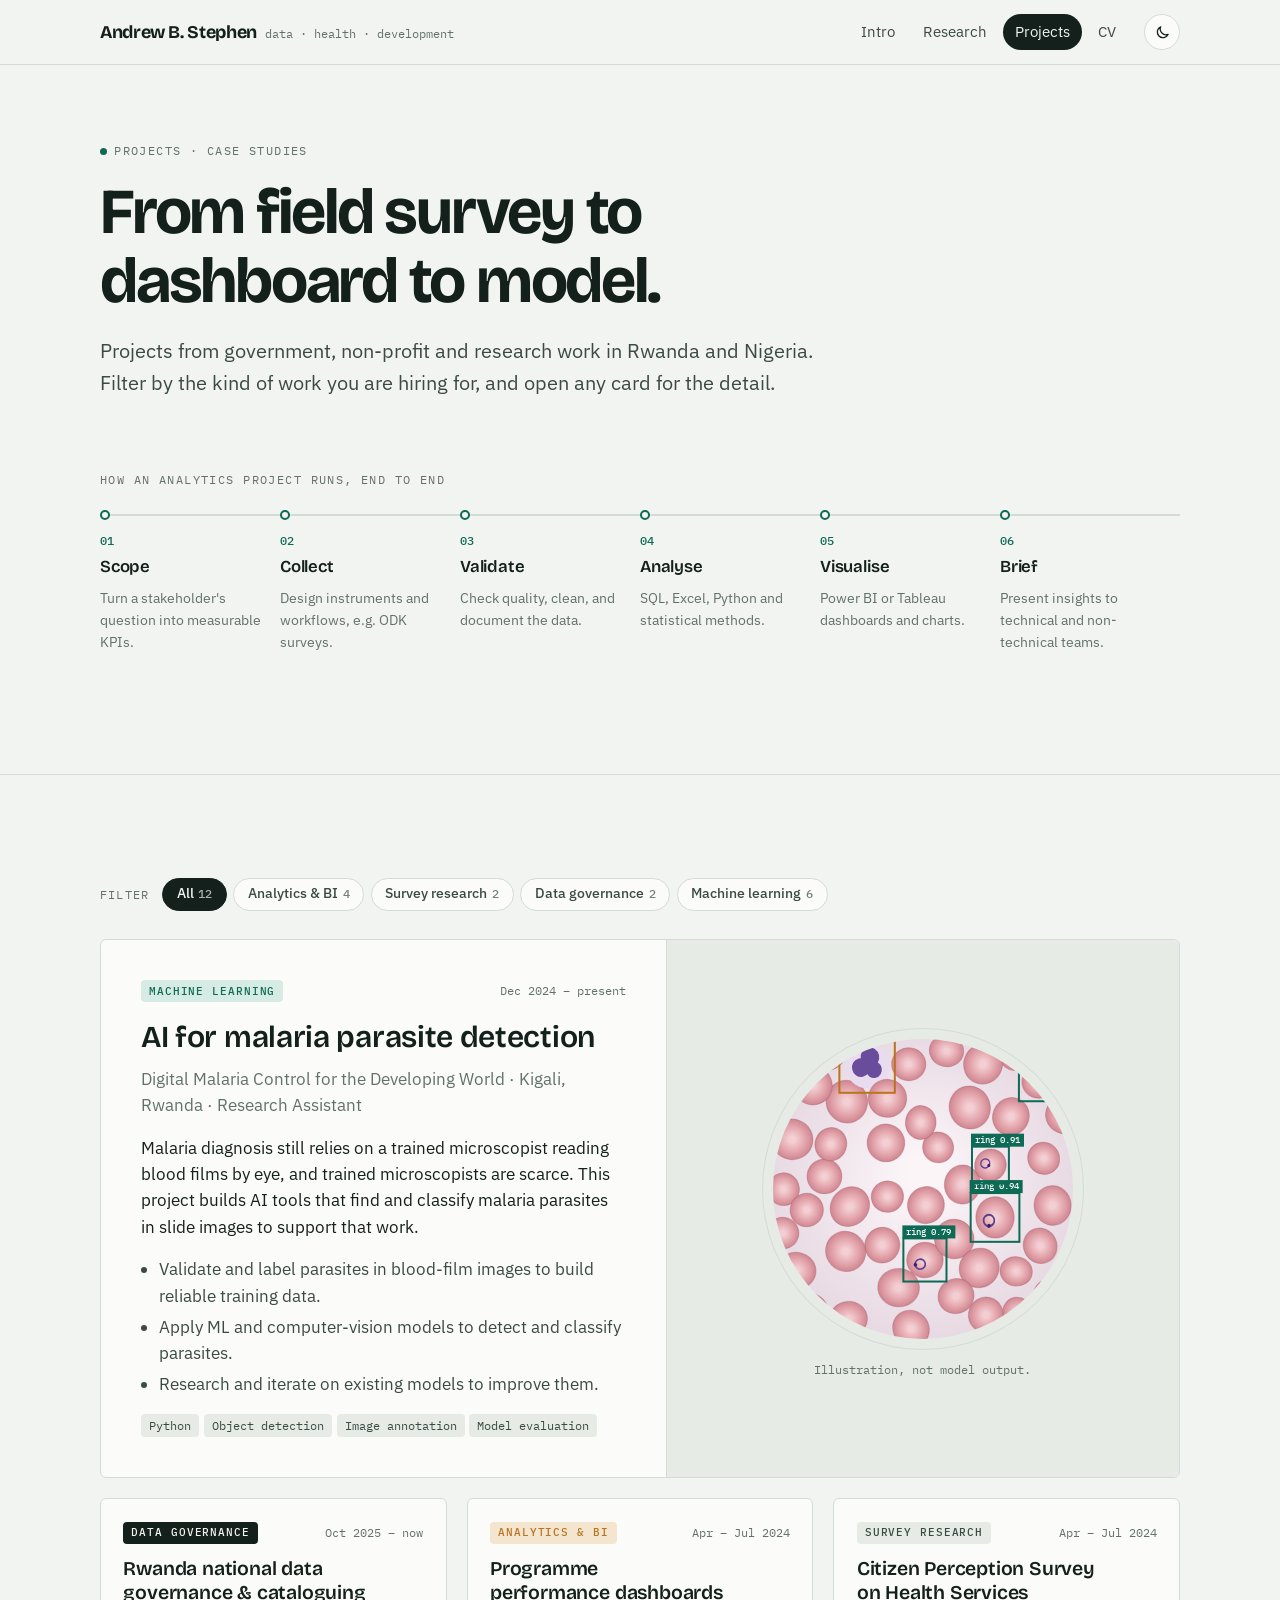
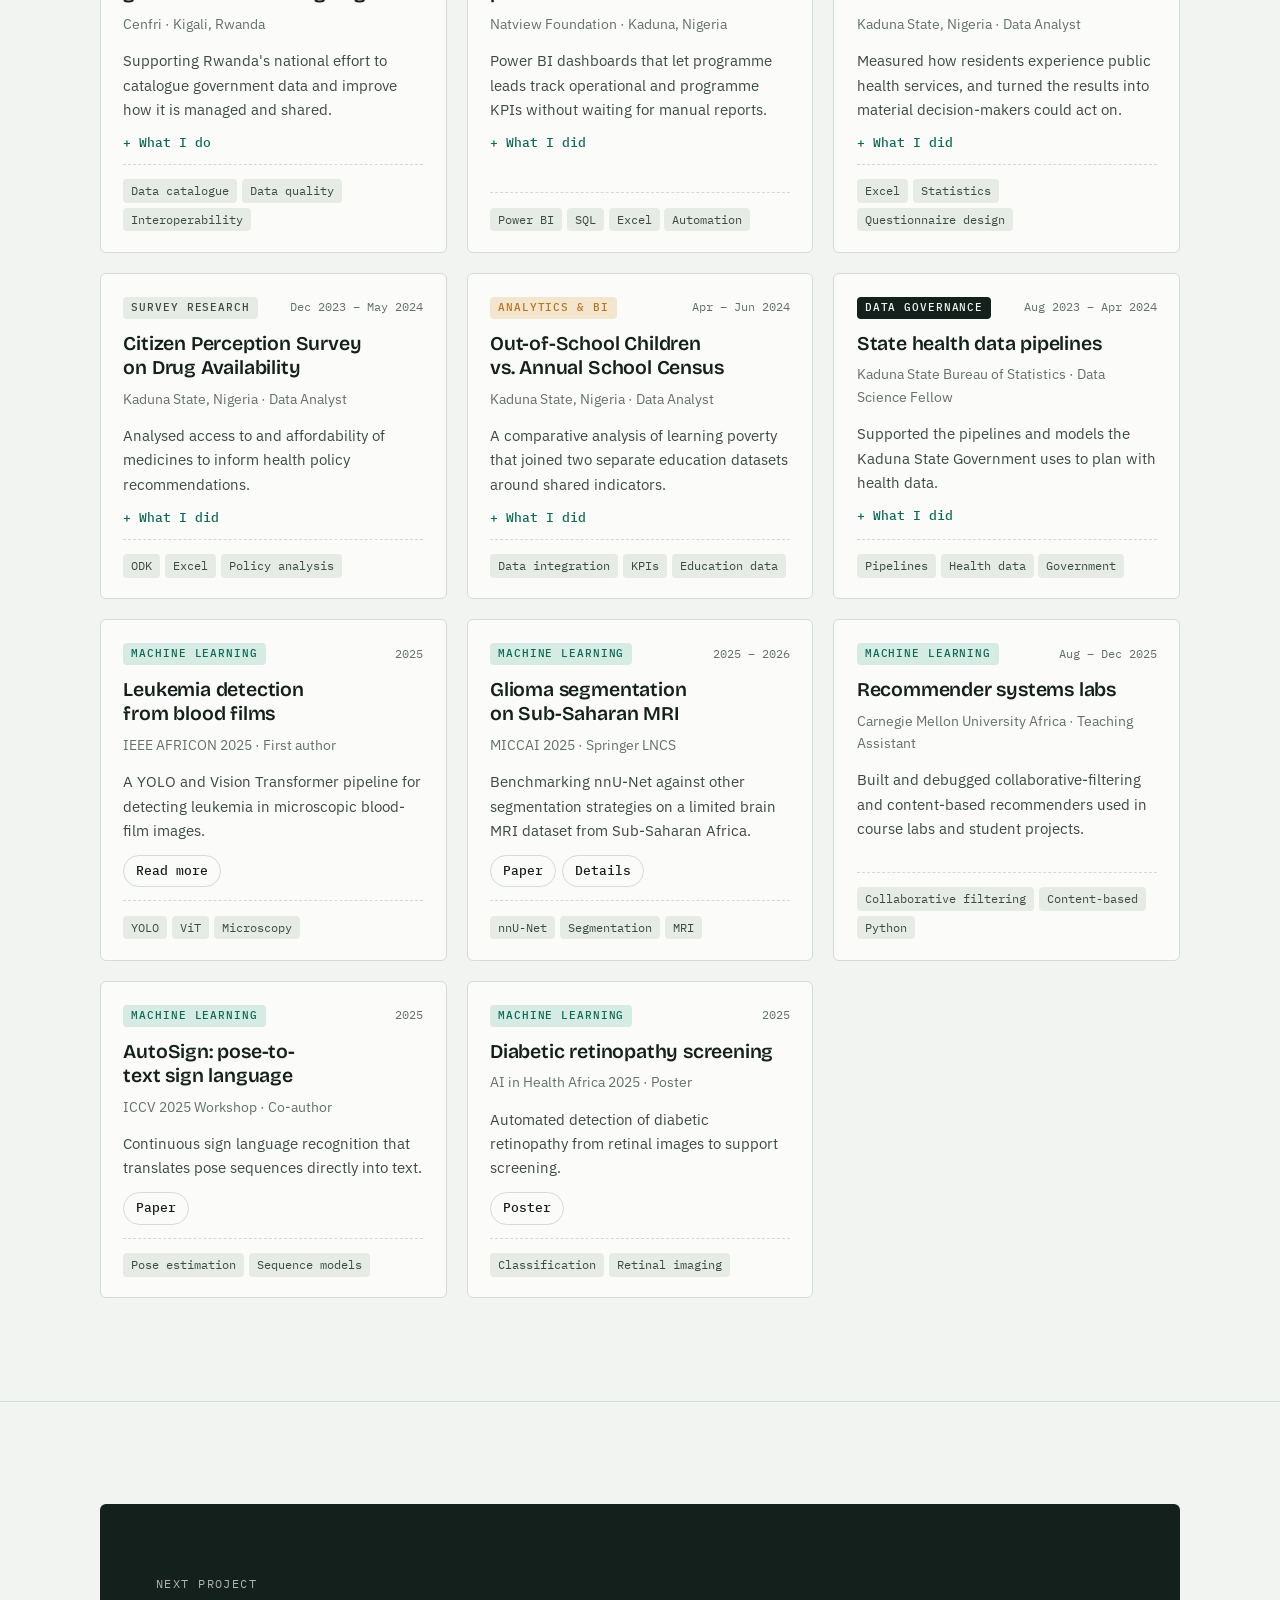
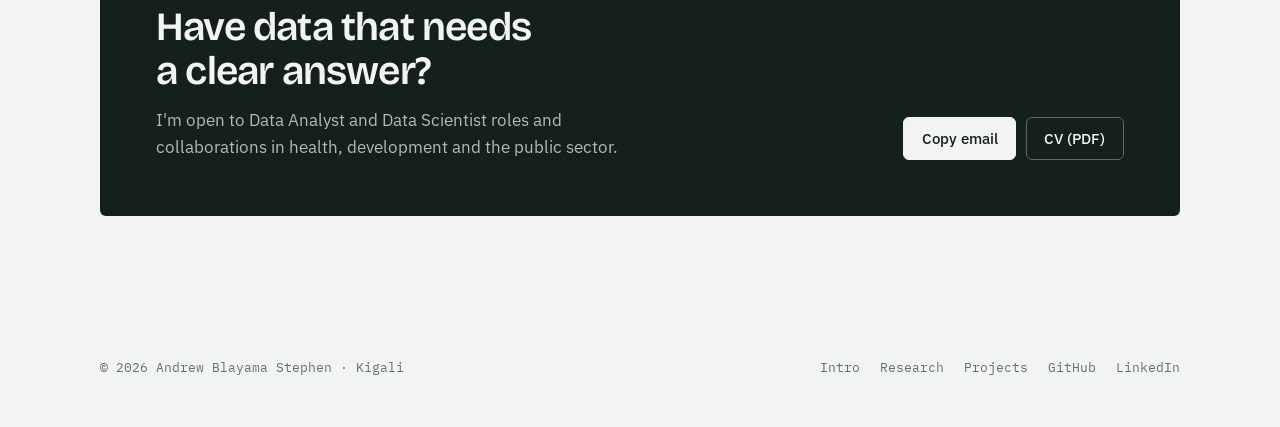
==== projects.html @ 3910a3de "Revamp portfolio: new intro, research and projects pages" ====
<!DOCTYPE html>
<html lang="en">
<head>
<meta charset="UTF-8">
<meta name="viewport" content="width=device-width, initial-scale=1.0, viewport-fit=cover">
<title>Projects · Andrew Blayama Stephen</title>
<meta name="description" content="Data analysis, BI dashboards, survey research, data governance and machine learning projects by Andrew Blayama Stephen.">
<script>try{var t=localStorage.getItem("abs-theme");if(t)document.documentElement.setAttribute("data-theme",t)}catch(e){}</script>
<link rel="icon" href="assets/favicon.svg" type="image/svg+xml">
<link rel="preconnect" href="https://fonts.googleapis.com">
<link rel="preconnect" href="https://fonts.gstatic.com" crossorigin>
<link rel="stylesheet" href="https://fonts.googleapis.com/css2?family=Bricolage+Grotesque:opsz,wght@12..96,500;12..96,600;12..96,700&family=IBM+Plex+Mono:wght@400;500&family=IBM+Plex+Sans:ital,wght@0,400;0,500;0,600;1,400&display=swap">
<link rel="stylesheet" href="assets/css/style.css">
</head>
<body>

<header class="site-header">
  <div class="wrap">
    <a class="brand" href="index.html"><b>Andrew B. Stephen</b><span>data · health · development</span></a>
    <nav class="nav" aria-label="Main">
      <a href="index.html">Intro</a>
      <a href="research.html">Research</a>
      <a href="projects.html" aria-current="page">Projects</a>
      <a href="assets/Andrew_Stephen_Resume.pdf" target="_blank" rel="noopener">CV</a>
    </nav>
    <button class="theme-btn" type="button" aria-label="Toggle theme"></button>
  </div>
</header>

<main>
  <div class="page-hero">
    <div class="wrap">
      <p class="eyebrow rise"><span class="dot"></span>Projects · Case studies</p>
      <h1 class="rise d1" style="max-width:18ch">From field survey to dashboard to model.</h1>
      <p class="lede rise d2">Projects from government, non-profit and research work in Rwanda and Nigeria. Filter by the kind of work you are hiring for, and open any card for the detail.</p>
    </div>
  </div>

  <!-- ============ HOW I WORK ============ -->
  <section id="process" style="padding-top:0">
    <div class="wrap">
      <p class="eyebrow" style="margin-bottom:1.5rem">How an analytics project runs, end to end</p>
      <ol class="pipeline">
        <li><b>Scope</b><span>Turn a stakeholder's question into measurable KPIs.</span></li>
        <li><b>Collect</b><span>Design instruments and workflows, e.g. ODK surveys.</span></li>
        <li><b>Validate</b><span>Check quality, clean, and document the data.</span></li>
        <li><b>Analyse</b><span>SQL, Excel, Python and statistical methods.</span></li>
        <li><b>Visualise</b><span>Power BI or Tableau dashboards and charts.</span></li>
        <li><b>Brief</b><span>Present insights to technical and non-technical teams.</span></li>
      </ol>
    </div>
  </section>

  <!-- ============ PROJECTS ============ -->
  <section id="work">
    <div class="wrap">
      <div class="filters" role="toolbar" aria-label="Filter projects">
        <span class="label">Filter</span>
        <button class="filter" type="button" data-filter="all" aria-pressed="true">All</button>
        <button class="filter" type="button" data-filter="bi" aria-pressed="false">Analytics &amp; BI</button>
        <button class="filter" type="button" data-filter="survey" aria-pressed="false">Survey research</button>
        <button class="filter" type="button" data-filter="gov" aria-pressed="false">Data governance</button>
        <button class="filter" type="button" data-filter="ml" aria-pressed="false">Machine learning</button>
      </div>

      <!-- featured -->
      <article class="featured" id="p-malaria" data-cat="ml">
        <div class="body">
          <div class="card-top"><span class="cat ml">Machine learning</span><span class="meta muted mono" style="font-size:.76rem">Dec 2024 – present</span></div>
          <h3>AI for malaria parasite detection</h3>
          <p class="muted" style="margin-top:-.4rem">Digital Malaria Control for the Developing World · Kigali, Rwanda · Research Assistant</p>
          <p>Malaria diagnosis still relies on a trained microscopist reading blood films by eye, and trained microscopists are scarce. This project builds AI tools that find and classify malaria parasites in slide images to support that work.</p>
          <ul style="margin:0;padding-left:1.1rem;color:var(--ink-2);display:grid;gap:.3rem">
            <li>Validate and label parasites in blood-film images to build reliable training data.</li>
            <li>Apply ML and computer-vision models to detect and classify parasites.</li>
            <li>Research and iterate on existing models to improve them.</li>
          </ul>
          <div class="stack" style="display:flex;flex-wrap:wrap;gap:.3rem"><span class="tag">Python</span><span class="tag">Object detection</span><span class="tag">Image annotation</span><span class="tag">Model evaluation</span></div>
        </div>
        <div class="visual">
          <figure class="scope">
            <div class="scope-lens"><canvas class="field" data-seed="29" aria-label="Illustration of a blood film with detection boxes" role="img"></canvas></div>
            <figcaption>Illustration, not model output.</figcaption>
          </figure>
        </div>
      </article>

      <div class="grid">
        <!-- Cenfri -->
        <article class="card" id="p-cenfri" data-cat="gov">
          <div class="card-top"><span class="cat gov">Data governance</span><span class="meta">Oct 2025 – now</span></div>
          <h3>Rwanda national data governance &amp; cataloguing</h3>
          <p class="where">Cenfri · Kigali, Rwanda</p>
          <p>Supporting Rwanda's national effort to catalogue government data and improve how it is managed and shared.</p>
          <details><summary>What I do</summary>
            <ul>
              <li>Support national data governance and data cataloguing initiatives.</li>
              <li>Improve data quality, interoperability and responsible data sharing.</li>
              <li>Work with government teams on data management and analytics.</li>
              <li>Contribute to centralised reporting and analytics infrastructure.</li>
            </ul>
          </details>
          <div class="stack"><span class="tag">Data catalogue</span><span class="tag">Data quality</span><span class="tag">Interoperability</span></div>
        </article>

        <!-- Natview -->
        <article class="card" id="p-natview" data-cat="bi">
          <div class="card-top"><span class="cat bi">Analytics &amp; BI</span><span class="meta">Apr – Jul 2024</span></div>
          <h3>Programme performance dashboards</h3>
          <p class="where">Natview Foundation · Kaduna, Nigeria</p>
          <p>Power BI dashboards that let programme leads track operational and programme KPIs without waiting for manual reports.</p>
          <details><summary>What I did</summary>
            <ul>
              <li>Built Power BI dashboards for operational and programme metrics.</li>
              <li>Automated reporting workflows to improve accuracy and turnaround.</li>
              <li>Analysed survey and operational data with Excel, SQL and statistics.</li>
              <li>Contributed to data management and reporting standards.</li>
            </ul>
          </details>
          <div class="stack"><span class="tag">Power BI</span><span class="tag">SQL</span><span class="tag">Excel</span><span class="tag">Automation</span></div>
        </article>

        <!-- Health services survey -->
        <article class="card" id="p-health-services" data-cat="survey bi">
          <div class="card-top"><span class="cat survey">Survey research</span><span class="meta">Apr – Jul 2024</span></div>
          <h3>Citizen Perception Survey on Health Services</h3>
          <p class="where">Kaduna State, Nigeria · Data Analyst</p>
          <p>Measured how residents experience public health services, and turned the results into material decision-makers could act on.</p>
          <details><summary>What I did</summary>
            <ul>
              <li>Supported questionnaire scripting, testing and data collection.</li>
              <li>Analysed survey data with Excel and statistical methods.</li>
              <li>Built insights and presentations for stakeholders and decision-makers.</li>
            </ul>
          </details>
          <div class="stack"><span class="tag">Excel</span><span class="tag">Statistics</span><span class="tag">Questionnaire design</span></div>
        </article>

        <!-- Drug availability -->
        <article class="card" id="p-drugs" data-cat="survey">
          <div class="card-top"><span class="cat survey">Survey research</span><span class="meta">Dec 2023 – May 2024</span></div>
          <h3>Citizen Perception Survey on Drug Availability</h3>
          <p class="where">Kaduna State, Nigeria · Data Analyst</p>
          <p>Analysed access to and affordability of medicines to inform health policy recommendations.</p>
          <details><summary>What I did</summary>
            <ul>
              <li>Designed data collection workflows in Open Data Kit (ODK).</li>
              <li>Analysed healthcare access and affordability data.</li>
              <li>Presented findings and recommendations to project stakeholders.</li>
            </ul>
          </details>
          <div class="stack"><span class="tag">ODK</span><span class="tag">Excel</span><span class="tag">Policy analysis</span></div>
        </article>

        <!-- OOSC -->
        <article class="card" id="p-oosc" data-cat="bi">
          <div class="card-top"><span class="cat bi">Analytics &amp; BI</span><span class="meta">Apr – Jun 2024</span></div>
          <h3>Out-of-School Children vs. Annual School Census</h3>
          <p class="where">Kaduna State, Nigeria · Data Analyst</p>
          <p>A comparative analysis of learning poverty that joined two separate education datasets around shared indicators.</p>
          <details><summary>What I did</summary>
            <ul>
              <li>Reviewed the Annual School Census (ASC) and Out-of-School Children (OOSC) reports.</li>
              <li>Identified common KPIs and merged the two datasets.</li>
              <li>Analysed the combined data and documented the findings.</li>
              <li>Presented the report to stakeholders.</li>
            </ul>
          </details>
          <div class="stack"><span class="tag">Data integration</span><span class="tag">KPIs</span><span class="tag">Education data</span></div>
        </article>

        <!-- KDBS -->
        <article class="card" id="p-kdbs" data-cat="gov bi">
          <div class="card-top"><span class="cat gov">Data governance</span><span class="meta">Aug 2023 – Apr 2024</span></div>
          <h3>State health data pipelines</h3>
          <p class="where">Kaduna State Bureau of Statistics · Data Science Fellow</p>
          <p>Supported the pipelines and models the Kaduna State Government uses to plan with health data.</p>
          <details><summary>What I did</summary>
            <ul>
              <li>Supported health data pipelines and modelling for planning.</li>
              <li>Worked with sector experts to frame analytical questions.</li>
              <li>Used the Bureau's analytical tools and statistical workflows.</li>
            </ul>
          </details>
          <div class="stack"><span class="tag">Pipelines</span><span class="tag">Health data</span><span class="tag">Government</span></div>
        </article>

        <!-- Leukemia -->
        <article class="card" id="p-leukemia" data-cat="ml">
          <div class="card-top"><span class="cat ml">Machine learning</span><span class="meta">2025</span></div>
          <h3>Leukemia detection from blood films</h3>
          <p class="where">IEEE AFRICON 2025 · First author</p>
          <p>A YOLO and Vision Transformer pipeline for detecting leukemia in microscopic blood-film images.</p>
          <div class="links"><a class="chip-link" href="research.html#pub-leukemia">Read more</a></div>
          <div class="stack"><span class="tag">YOLO</span><span class="tag">ViT</span><span class="tag">Microscopy</span></div>
        </article>

        <!-- Glioma -->
        <article class="card" id="p-glioma" data-cat="ml">
          <div class="card-top"><span class="cat ml">Machine learning</span><span class="meta">2025 – 2026</span></div>
          <h3>Glioma segmentation on Sub-Saharan MRI</h3>
          <p class="where">MICCAI 2025 · Springer LNCS</p>
          <p>Benchmarking nnU-Net against other segmentation strategies on a limited brain MRI dataset from Sub-Saharan Africa.</p>
          <div class="links"><a class="chip-link" href="https://doi.org/10.1007/978-3-032-16365-3_30" target="_blank" rel="noopener">Paper</a><a class="chip-link" href="research.html#pub-glioma">Details</a></div>
          <div class="stack"><span class="tag">nnU-Net</span><span class="tag">Segmentation</span><span class="tag">MRI</span></div>
        </article>

        <!-- Recommender -->
        <article class="card" id="p-recsys" data-cat="ml">
          <div class="card-top"><span class="cat ml">Machine learning</span><span class="meta">Aug – Dec 2025</span></div>
          <h3>Recommender systems labs</h3>
          <p class="where">Carnegie Mellon University Africa · Teaching Assistant</p>
          <p>Built and debugged collaborative-filtering and content-based recommenders used in course labs and student projects.</p>
          <div class="stack"><span class="tag">Collaborative filtering</span><span class="tag">Content-based</span><span class="tag">Python</span></div>
        </article>

        <!-- AutoSign -->
        <article class="card" id="p-autosign" data-cat="ml">
          <div class="card-top"><span class="cat ml">Machine learning</span><span class="meta">2025</span></div>
          <h3>AutoSign: pose-to-text sign language</h3>
          <p class="where">ICCV 2025 Workshop · Co-author</p>
          <p>Continuous sign language recognition that translates pose sequences directly into text.</p>
          <div class="links"><a class="chip-link" href="https://openaccess.thecvf.com/content/ICCV2025W/MSLR/html/Johnny_AutoSign_Direct_Pose-to-Text_Translation_for_Continuous_Sign_Language_Recognition_ICCVW_2025_paper.html" target="_blank" rel="noopener">Paper</a></div>
          <div class="stack"><span class="tag">Pose estimation</span><span class="tag">Sequence models</span></div>
        </article>

        <!-- DR -->
        <article class="card" id="p-dr" data-cat="ml">
          <div class="card-top"><span class="cat ml">Machine learning</span><span class="meta">2025</span></div>
          <h3>Diabetic retinopathy screening</h3>
          <p class="where">AI in Health Africa 2025 · Poster</p>
          <p>Automated detection of diabetic retinopathy from retinal images to support screening.</p>
          <div class="links"><a class="chip-link" href="https://conference.makerereaihealthlab.com/posters/7222bc75-79ea-48b3-8a8e-a9ac6e03476d" target="_blank" rel="noopener">Poster</a></div>
          <div class="stack"><span class="tag">Classification</span><span class="tag">Retinal imaging</span></div>
        </article>
      </div>
    </div>
  </section>

  <section id="contact">
    <div class="wrap">
      <div class="cta">
        <div>
          <p class="eyebrow" style="color:inherit;opacity:.7">Next project</p>
          <h2 style="margin-top:.8rem">Have data that needs a clear answer?</h2>
          <p>I'm open to Data Analyst and Data Scientist roles and collaborations in health, development and the public sector.</p>
        </div>
        <div class="btns">
          <button class="btn" type="button" data-copy="andrewstephen703@gmail.com"><span data-copy-label>Copy email</span></button>
          <a class="btn ghost" href="assets/Andrew_Stephen_Resume.pdf" target="_blank" rel="noopener">CV (PDF)</a>
        </div>
      </div>
    </div>
  </section>
</main>

<footer class="site-footer">
  <div class="wrap">
    <span>© <span data-year>2026</span> Andrew Blayama Stephen · Kigali</span>
    <nav aria-label="Footer">
      <a href="index.html">Intro</a><a href="research.html">Research</a><a href="projects.html">Projects</a>
      <a href="https://github.com/andrew-steve" target="_blank" rel="noopener">GitHub</a>
      <a href="https://www.linkedin.com/in/andrew-blayama-stephen-b12a81144" target="_blank" rel="noopener">LinkedIn</a>
    </nav>
  </div>
</footer>

<script src="assets/js/main.js"></script>
</body>
</html>
---- assets/css/style.css ----
/* ==========================================================
   Andrew Blayama Stephen — portfolio
   Palette: slide-glass paper, field ink, jade (stain), ochre (signal)
   Type: Bricolage Grotesque (display) · IBM Plex Sans (body) · IBM Plex Mono (data)
   ========================================================== */

:root {
  --paper: #f2f4f1;
  --surface: #fbfcfa;
  --sunk: #e7ebe6;
  --ink: #14201c;
  --ink-2: #3b4a44;
  --muted: #62716b;
  --line: #d3dbd6;
  --jade: #0d6a55;
  --jade-soft: #d6ebe3;
  --ochre: #b8741f;
  --ochre-soft: #f4e5cf;
  --focus: #0d6a55;

  --f-display: "Bricolage Grotesque", "Avenir Next", "Segoe UI", system-ui, sans-serif;
  --f-body: "IBM Plex Sans", "Segoe UI", system-ui, -apple-system, sans-serif;
  --f-mono: "IBM Plex Mono", ui-monospace, "SFMono-Regular", Menlo, Consolas, monospace;

  --wrap: 1160px;
  --gutter: clamp(16px, 4vw, 40px);
  --r: 6px;
  color-scheme: light;
}

@media (prefers-color-scheme: dark) {
  :root:not([data-theme="light"]) {
    --paper: #0e1512;
    --surface: #141d19;
    --sunk: #1a2520;
    --ink: #e4ece8;
    --ink-2: #bccac3;
    --muted: #8a9c94;
    --line: #26332d;
    --jade: #5cc7a6;
    --jade-soft: #173a30;
    --ochre: #e4a758;
    --ochre-soft: #3a2b17;
    --focus: #5cc7a6;
    color-scheme: dark;
  }
}
:root[data-theme="dark"] {
  --paper: #0e1512;
  --surface: #141d19;
  --sunk: #1a2520;
  --ink: #e4ece8;
  --ink-2: #bccac3;
  --muted: #8a9c94;
  --line: #26332d;
  --jade: #5cc7a6;
  --jade-soft: #173a30;
  --ochre: #e4a758;
  --ochre-soft: #3a2b17;
  --focus: #5cc7a6;
  color-scheme: dark;
}

*, *::before, *::after { box-sizing: border-box; }
html { -webkit-text-size-adjust: 100%; scroll-behavior: smooth; }
@media (prefers-reduced-motion: reduce) { html { scroll-behavior: auto; } }

body {
  margin: 0;
  background: var(--paper);
  color: var(--ink);
  font-family: var(--f-body);
  font-size: 16.5px;
  line-height: 1.6;
  -webkit-font-smoothing: antialiased;
}
img { max-width: 100%; display: block; }
a { color: inherit; }
:focus-visible { outline: 2px solid var(--focus); outline-offset: 3px; border-radius: 2px; }
[hidden] { display: none !important; }

.wrap { max-width: var(--wrap); margin-inline: auto; padding-inline: var(--gutter); }

/* ---------- type ---------- */
h1, h2, h3 { font-family: var(--f-display); font-weight: 600; letter-spacing: -0.02em; line-height: 1.08; text-wrap: balance; margin: 0; }
h1 { font-size: clamp(2.3rem, 5.4vw, 4rem); font-weight: 700; letter-spacing: -0.035em; }
h2 { font-size: clamp(1.75rem, 3.4vw, 2.5rem); }
h3 { font-size: 1.22rem; letter-spacing: -0.01em; line-height: 1.25; }
p { margin: 0; }
.lede { font-size: clamp(1.08rem, 1.6vw, 1.25rem); color: var(--ink-2); max-width: 60ch; }
.mono, .eyebrow, .tag, .meta { font-family: var(--f-mono); }
.eyebrow {
  font-size: 0.74rem; text-transform: uppercase; letter-spacing: 0.12em;
  color: var(--muted); display: flex; align-items: center; gap: 0.6em;
}
.eyebrow .dot { width: 7px; height: 7px; border-radius: 50%; background: var(--jade); display: inline-block; }
.muted { color: var(--muted); }
em.hl { font-style: normal; color: var(--jade); }

/* ---------- header ---------- */
.site-header {
  position: sticky; top: env(safe-area-inset-top, 0px); z-index: 20;
  background: color-mix(in srgb, var(--paper) 88%, transparent);
  backdrop-filter: saturate(1.4) blur(10px);
  -webkit-backdrop-filter: saturate(1.4) blur(10px);
  border-bottom: 1px solid var(--line);
}
.site-header .wrap { display: flex; align-items: center; gap: 1rem; min-height: 64px; flex-wrap: wrap; padding-block: 8px; }
.brand { text-decoration: none; display: flex; align-items: baseline; gap: 0.5rem; margin-right: auto; }
.brand b { font-family: var(--f-display); font-size: 1.12rem; letter-spacing: -0.02em; }
.brand span { font-family: var(--f-mono); font-size: 0.74rem; color: var(--muted); }
.nav { display: flex; gap: 0.25rem; align-items: center; flex-wrap: wrap; }
.nav a {
  text-decoration: none; font-size: 0.92rem; padding: 0.4rem 0.75rem; border-radius: 999px; color: var(--ink-2);
}
.nav a:hover { background: var(--sunk); color: var(--ink); }
.nav a[aria-current="page"] { background: var(--ink); color: var(--paper); }
.theme-btn {
  border: 1px solid var(--line); background: var(--surface); color: var(--ink);
  width: 36px; height: 36px; border-radius: 999px; cursor: pointer; display: grid; place-items: center;
}
.theme-btn:hover { border-color: var(--muted); }
.theme-btn svg { width: 17px; height: 17px; }

/* ---------- buttons ---------- */
.btns { display: flex; flex-wrap: wrap; gap: 0.6rem; }
.btn {
  display: inline-flex; align-items: center; gap: 0.5rem; text-decoration: none; cursor: pointer;
  font: 500 0.95rem/1 var(--f-body); padding: 0.8rem 1.1rem; border-radius: var(--r);
  border: 1px solid var(--ink); background: var(--ink); color: var(--paper);
  transition: transform .15s ease, background .15s ease;
}
.btn:hover { transform: translateY(-1px); }
.btn.ghost { background: transparent; color: var(--ink); border-color: var(--line); }
.btn.ghost:hover { border-color: var(--ink); }
.btn svg { width: 16px; height: 16px; }

/* ---------- sections ---------- */
section { padding-block: clamp(56px, 8vw, 104px); }
section + section { border-top: 1px solid var(--line); }
.sec-head { display: grid; grid-template-columns: minmax(0, 1fr) minmax(0, 1.6fr); gap: 1.5rem 3rem; margin-bottom: 2.75rem; align-items: end; }
.sec-head .eyebrow { margin-bottom: 0.9rem; }
.sec-head p { color: var(--ink-2); max-width: 58ch; }
@media (max-width: 820px) { .sec-head { grid-template-columns: 1fr; } }

/* ---------- hero (intro) ---------- */
.hero { padding-block: clamp(40px, 6vw, 80px) clamp(48px, 7vw, 88px); }
.hero-grid { display: grid; grid-template-columns: minmax(0, 1.35fr) minmax(0, 0.9fr); gap: clamp(28px, 5vw, 72px); align-items: center; }
.hero h1 { margin-block: 1.1rem 1.4rem; }
.hero .lede { margin-bottom: 2rem; }
.contact-row { display: flex; flex-wrap: wrap; gap: 0.4rem 1.2rem; margin-top: 1.75rem; font-family: var(--f-mono); font-size: 0.82rem; color: var(--muted); }
.contact-row a { text-decoration: none; border-bottom: 1px solid var(--line); }
.contact-row a:hover { color: var(--jade); border-color: var(--jade); }

.portrait { position: relative; max-width: 420px; justify-self: end; width: 100%; }
.portrait figure { margin: 0; position: relative; border-radius: var(--r); overflow: hidden; background: var(--sunk); aspect-ratio: 4 / 5; }
.portrait img { width: 100%; height: 100%; object-fit: cover; }
/* detection-box frame: a nod to the object-detection work */
.bbox { position: absolute; inset: 9% 17% 44% 22%; border: 2px solid var(--jade); border-radius: 2px; pointer-events: none; }
.bbox::before {
  content: attr(data-label); position: absolute; left: -2px; bottom: 100%;
  background: var(--jade); color: var(--paper); font: 500 0.7rem/1 var(--f-mono);
  padding: 4px 6px; white-space: nowrap; border-radius: 2px 2px 0 0;
}
.coords {
  display: flex; justify-content: space-between; gap: 1rem; margin-top: 0.7rem;
  font: 0.72rem/1.4 var(--f-mono); color: var(--muted); letter-spacing: 0.02em;
}
@media (max-width: 860px) {
  .hero-grid { grid-template-columns: 1fr; }
  .portrait { justify-self: start; max-width: 340px; order: -1; }
}

/* ---------- df.info panel ---------- */
@media (max-width: 560px) { .brand span { display: none; } }
.info {
  align-self: start;
  background: var(--surface); border: 1px solid var(--line); border-radius: var(--r);
  font: 0.84rem/1.65 var(--f-mono); overflow-x: auto;
}
.info-bar { display: flex; justify-content: space-between; gap: 1rem; padding: 0.6rem 1rem; border-bottom: 1px solid var(--line); color: var(--muted); font-size: 0.74rem; }
.info pre { margin: 0; padding: 1rem 1.1rem 1.15rem; white-space: pre; color: var(--ink-2); }
.info .k { color: var(--jade); }
.info .c { color: var(--muted); }
.info .s { color: var(--ochre); }

/* ---------- stats strip ---------- */
.stats { display: grid; grid-template-columns: repeat(4, minmax(0, 1fr)); border-block: 1px solid var(--line); }
.stat { padding: 1.4rem 1.25rem; display: grid; gap: 0.3rem; align-content: start; }
.stat + .stat { border-left: 1px solid var(--line); }
.stat b { font-family: var(--f-display); font-size: clamp(1.9rem, 3.2vw, 2.6rem); font-weight: 600; letter-spacing: -0.03em; line-height: 1; font-variant-numeric: tabular-nums; }
.stat span { font-size: 0.88rem; color: var(--muted); }
@media (max-width: 760px) {
  .stats { grid-template-columns: repeat(2, minmax(0, 1fr)); }
  .stat:nth-child(3) { border-left: 0; }
  .stat:nth-child(n+3) { border-top: 1px solid var(--line); }
}

/* ---------- capabilities ---------- */
.caps { display: grid; grid-template-columns: repeat(3, minmax(0, 1fr)); gap: 1px; background: var(--line); border: 1px solid var(--line); border-radius: var(--r); overflow: hidden; }
.cap { background: var(--surface); padding: 1.6rem 1.5rem 1.5rem; display: flex; flex-direction: column; gap: 0.9rem; }
.cap .glyph { width: 44px; height: 44px; color: var(--jade); }
.cap p { color: var(--ink-2); font-size: 0.97rem; }
.cap ul { margin: 0; padding: 0; list-style: none; display: flex; flex-wrap: wrap; gap: 0.35rem; margin-top: auto; }
.cap .evidence { font: 0.78rem/1.5 var(--f-mono); color: var(--muted); border-top: 1px dashed var(--line); padding-top: 0.8rem; }
.cap .evidence a { color: var(--jade); }
@media (max-width: 900px) { .caps { grid-template-columns: 1fr; } }

.tag {
  display: inline-block; font-size: 0.72rem; line-height: 1; padding: 0.38rem 0.5rem; border-radius: 4px;
  background: var(--sunk); color: var(--ink-2); white-space: nowrap;
}
.tag.jade { background: var(--jade-soft); color: var(--jade); }
.tag.ochre { background: var(--ochre-soft); color: var(--ochre); }

/* ---------- timeline ---------- */
.timeline { list-style: none; margin: 0; padding: 0; display: grid; }
.role { display: grid; grid-template-columns: 11rem minmax(0, 1fr); gap: 0.5rem 2rem; padding-block: 1.6rem; border-top: 1px solid var(--line); }
.role:last-child { border-bottom: 1px solid var(--line); }
.role .when { font: 0.8rem/1.5 var(--f-mono); color: var(--muted); font-variant-numeric: tabular-nums; padding-top: 0.2rem; }
.role .when .now { display: inline-flex; align-items: center; gap: 0.35rem; color: var(--jade); }
.role .when .now::before { content: ""; width: 6px; height: 6px; border-radius: 50%; background: var(--jade); box-shadow: 0 0 0 3px var(--jade-soft); }
.role h3 { margin-bottom: 0.2rem; }
.role .org { color: var(--ink-2); font-size: 0.95rem; margin-bottom: 0.7rem; }
.role .org span { color: var(--muted); }
.role ul { margin: 0; padding-left: 1.1rem; color: var(--ink-2); display: grid; gap: 0.3rem; max-width: 72ch; }
.role ul li::marker { color: var(--jade); }
.role .tags { display: flex; flex-wrap: wrap; gap: 0.35rem; margin-top: 0.9rem; }
@media (max-width: 700px) { .role { grid-template-columns: 1fr; } }

/* ---------- skills matrix ---------- */
.skills { display: grid; grid-template-columns: repeat(auto-fit, minmax(230px, 1fr)); gap: 2rem 2.5rem; }
.skill-group h3 { font-size: 0.78rem; font-family: var(--f-mono); font-weight: 500; text-transform: uppercase; letter-spacing: 0.1em; color: var(--muted); margin-bottom: 0.9rem; }
.skill-group ul { list-style: none; margin: 0; padding: 0; display: grid; gap: 0.5rem; }
.skill-group li { display: flex; justify-content: space-between; align-items: baseline; gap: 1rem; padding-bottom: 0.5rem; border-bottom: 1px dotted var(--line); font-size: 0.97rem; }
.skill-group li small { font-family: var(--f-mono); font-size: 0.72rem; color: var(--muted); white-space: nowrap; }

/* ---------- news log ---------- */
.log { list-style: none; margin: 0; padding: 0; display: grid; }
.log li { display: grid; grid-template-columns: 6.5rem minmax(0, 1fr) auto; gap: 1.25rem; padding-block: 1rem; border-top: 1px solid var(--line); align-items: baseline; }
.log li:last-child { border-bottom: 1px solid var(--line); }
.log time { font: 0.8rem var(--f-mono); color: var(--muted); font-variant-numeric: tabular-nums; }
.log p { color: var(--ink-2); }
.log p b { color: var(--ink); font-weight: 600; }
@media (max-width: 640px) { .log li { grid-template-columns: 1fr; gap: 0.35rem; } }

/* ---------- two col ---------- */
.split { display: grid; grid-template-columns: repeat(2, minmax(0, 1fr)); gap: clamp(32px, 5vw, 64px); }
@media (max-width: 820px) { .split { grid-template-columns: 1fr; } }
.edu { display: grid; gap: 1.1rem; }
.edu-item { display: grid; gap: 0.2rem; padding-bottom: 1.1rem; border-bottom: 1px solid var(--line); }
.edu-item .meta { font-size: 0.78rem; color: var(--muted); }
.edu-item p { color: var(--ink-2); }
.plain-list { list-style: none; margin: 0; padding: 0; display: grid; gap: 0.6rem; }
.plain-list li { display: flex; gap: 0.75rem; align-items: baseline; color: var(--ink-2); }
.plain-list li::before { content: "→"; color: var(--jade); font-family: var(--f-mono); }

/* ---------- CTA / footer ---------- */
.cta { background: var(--ink); color: var(--paper); border-radius: var(--r); padding: clamp(28px, 5vw, 56px); display: grid; grid-template-columns: minmax(0, 1.4fr) minmax(0, 1fr); gap: 2rem; align-items: end; }
.cta h2 { color: var(--paper); }
.cta p { color: color-mix(in srgb, var(--paper) 72%, var(--ink)); margin-top: 0.9rem; max-width: 52ch; }
.cta .btn { background: var(--paper); color: var(--ink); border-color: var(--paper); }
.cta .btn.ghost { background: transparent; color: var(--paper); border-color: color-mix(in srgb, var(--paper) 35%, var(--ink)); }
.cta .btns { justify-content: flex-end; }
.copy-mail { font-family: var(--f-mono); font-size: 0.85rem; }
@media (max-width: 820px) { .cta { grid-template-columns: 1fr; } .cta .btns { justify-content: flex-start; } }

.site-footer { padding-block: 2.5rem 3rem; font: 0.8rem/1.6 var(--f-mono); color: var(--muted); }
.site-footer .wrap { display: flex; flex-wrap: wrap; justify-content: space-between; gap: 1rem; }
.site-footer a { text-decoration: none; }
.site-footer a:hover { color: var(--jade); }
.site-footer nav { display: flex; gap: 1.25rem; flex-wrap: wrap; }

/* ---------- page hero (research / projects) ---------- */
.page-hero { padding-block: clamp(40px, 6vw, 80px) clamp(40px, 6vw, 72px); }
.page-hero-grid { display: grid; grid-template-columns: minmax(0, 1.2fr) minmax(0, 1fr); gap: clamp(28px, 5vw, 72px); align-items: center; }
.page-hero h1 { margin-block: 1rem 1.25rem; }
@media (max-width: 860px) { .page-hero-grid { grid-template-columns: 1fr; } }

/* microscope field */
.scope { margin: 0; justify-self: center; width: 100%; max-width: 420px; }
.scope-lens { position: relative; aspect-ratio: 1; border-radius: 50%; overflow: hidden; background: #efe6ee; box-shadow: 0 0 0 10px var(--sunk), 0 0 0 11px var(--line); }
.scope canvas { width: 100%; height: 100%; display: block; }
.scope figcaption { margin-top: 1.4rem; text-align: center; font: 0.72rem/1.5 var(--f-mono); color: var(--muted); }

/* themes */
.themes { display: grid; grid-template-columns: repeat(4, minmax(0, 1fr)); gap: 1.25rem; }
.theme { border-top: 2px solid var(--ink); padding-top: 1rem; display: grid; gap: 0.5rem; align-content: start; }
.theme .meta { font-size: 0.74rem; color: var(--muted); text-transform: uppercase; letter-spacing: 0.08em; }
.theme p { color: var(--ink-2); font-size: 0.95rem; }
@media (max-width: 900px) { .themes { grid-template-columns: repeat(2, minmax(0, 1fr)); } }
@media (max-width: 520px) { .themes { grid-template-columns: 1fr; } }

/* publications */
.pubs { display: grid; gap: 0; list-style: none; margin: 0; padding: 0; }
.pub { display: grid; grid-template-columns: 7.5rem minmax(0, 1fr); gap: 0.75rem 2rem; padding-block: 2rem; border-top: 1px solid var(--line); }
.pub:last-child { border-bottom: 1px solid var(--line); }
.pub .year { font-family: var(--f-display); font-size: 2rem; font-weight: 600; letter-spacing: -0.03em; line-height: 1; color: var(--muted); font-variant-numeric: tabular-nums; }
.pub .badges { display: flex; flex-wrap: wrap; gap: 0.35rem; margin-bottom: 0.8rem; }
.pub h3 { font-size: clamp(1.15rem, 1.8vw, 1.38rem); max-width: 48ch; }
.pub .authors { margin-top: 0.6rem; color: var(--ink-2); font-size: 0.95rem; }
.pub .authors b { color: var(--ink); font-weight: 600; text-decoration: underline; text-decoration-color: var(--jade); text-underline-offset: 3px; text-decoration-thickness: 2px; }
.pub .venue { margin-top: 0.35rem; font-size: 0.92rem; color: var(--muted); font-style: italic; }
.pub .gist { margin-top: 0.9rem; color: var(--ink-2); max-width: 70ch; }
.pub .links { display: flex; flex-wrap: wrap; gap: 0.5rem; margin-top: 1.1rem; }
.chip-link {
  display: inline-flex; align-items: center; gap: 0.4rem; font: 500 0.8rem/1 var(--f-mono);
  padding: 0.55rem 0.75rem; border: 1px solid var(--line); border-radius: 999px; text-decoration: none; color: var(--ink);
  background: var(--surface); cursor: pointer;
}
.chip-link:hover { border-color: var(--jade); color: var(--jade); }
.chip-link svg { width: 13px; height: 13px; }
@media (max-width: 640px) { .pub { grid-template-columns: 1fr; } .pub .year { font-size: 1.3rem; } }

/* talks */
.talks { display: grid; grid-template-columns: repeat(2, minmax(0, 1fr)); gap: 1rem; }
.talk { background: var(--surface); border: 1px solid var(--line); border-radius: var(--r); padding: 1.25rem 1.3rem; display: grid; gap: 0.4rem; align-content: start; }
.talk .meta { font-size: 0.76rem; color: var(--muted); display: flex; justify-content: space-between; gap: 1rem; flex-wrap: wrap; }
.talk p { color: var(--ink-2); font-size: 0.95rem; }
@media (max-width: 720px) { .talks { grid-template-columns: 1fr; } }

/* ongoing research block */
.ongoing { display: grid; grid-template-columns: minmax(0, 1fr) minmax(0, 1fr); gap: 1.25rem; }
.ongoing article { border: 1px solid var(--line); border-radius: var(--r); padding: 1.5rem; background: var(--surface); display: grid; gap: 0.7rem; align-content: start; }
.ongoing ul { margin: 0; padding-left: 1.1rem; color: var(--ink-2); display: grid; gap: 0.3rem; }
@media (max-width: 820px) { .ongoing { grid-template-columns: 1fr; } }

/* ---------- projects ---------- */
.pipeline { list-style: none; margin: 0; padding: 0; display: grid; grid-template-columns: repeat(6, minmax(0, 1fr)); counter-reset: step; }
.pipeline li { counter-increment: step; position: relative; padding: 1.1rem 1rem 1.2rem 0; border-top: 2px solid var(--line); display: grid; gap: 0.35rem; align-content: start; }
.pipeline li::before { content: counter(step, decimal-leading-zero); font: 500 0.74rem var(--f-mono); color: var(--jade); }
.pipeline li::after { content: ""; position: absolute; top: -6px; left: 0; width: 10px; height: 10px; border-radius: 50%; background: var(--paper); border: 2px solid var(--jade); }
.pipeline b { font-family: var(--f-display); font-weight: 600; font-size: 1.05rem; letter-spacing: -0.01em; }
.pipeline span { font-size: 0.86rem; color: var(--muted); }
@media (max-width: 900px) { .pipeline { grid-template-columns: repeat(3, minmax(0, 1fr)); row-gap: 1rem; } }
@media (max-width: 520px) { .pipeline { grid-template-columns: repeat(2, minmax(0, 1fr)); } }

.filters { display: flex; flex-wrap: wrap; gap: 0.4rem; margin-bottom: 1.75rem; align-items: center; }
.filters .label { font: 0.76rem var(--f-mono); color: var(--muted); margin-right: 0.4rem; text-transform: uppercase; letter-spacing: 0.1em; }
.filter {
  font: 500 0.86rem/1 var(--f-body); padding: 0.55rem 0.85rem; border-radius: 999px; cursor: pointer;
  border: 1px solid var(--line); background: var(--surface); color: var(--ink-2);
}
.filter:hover { border-color: var(--ink); color: var(--ink); }
.filter[aria-pressed="true"] { background: var(--ink); color: var(--paper); border-color: var(--ink); }
.filter .n { font-family: var(--f-mono); font-size: 0.74rem; opacity: 0.7; margin-left: 0.3rem; }

.featured { display: grid; grid-template-columns: minmax(0, 1.1fr) minmax(0, 1fr); gap: 0; border: 1px solid var(--line); border-radius: var(--r); overflow: hidden; background: var(--surface); margin-bottom: 1.25rem; }
.featured .body { padding: clamp(22px, 3.5vw, 40px); display: grid; gap: 1rem; align-content: start; }
.featured .visual { background: var(--sunk); border-left: 1px solid var(--line); display: grid; place-items: center; padding: 1.5rem; min-height: 280px; }
.featured .visual .scope { max-width: 300px; }
.featured h3 { font-size: clamp(1.4rem, 2.4vw, 1.9rem); }
@media (max-width: 860px) { .featured { grid-template-columns: 1fr; } .featured .visual { border-left: 0; border-top: 1px solid var(--line); } }

.grid { display: grid; grid-template-columns: repeat(3, minmax(0, 1fr)); gap: 1.25rem; }
@media (max-width: 980px) { .grid { grid-template-columns: repeat(2, minmax(0, 1fr)); } }
@media (max-width: 640px) { .grid { grid-template-columns: 1fr; } }

.card { background: var(--surface); border: 1px solid var(--line); border-radius: var(--r); padding: 1.4rem 1.4rem 1.3rem; display: flex; flex-direction: column; gap: 0.8rem; transition: border-color .15s ease, transform .15s ease; }
.card:hover { border-color: color-mix(in srgb, var(--jade) 55%, var(--line)); }
.card-top { display: flex; justify-content: space-between; align-items: center; gap: 0.75rem; }
.card-top .meta { font-size: 0.74rem; color: var(--muted); font-variant-numeric: tabular-nums; }
.card .where { font-size: 0.88rem; color: var(--muted); margin-top: -0.35rem; }
.card p { color: var(--ink-2); font-size: 0.95rem; }
.card details { font-size: 0.92rem; color: var(--ink-2); }
.card summary { cursor: pointer; font: 500 0.8rem var(--f-mono); color: var(--jade); list-style: none; }
.card summary::-webkit-details-marker { display: none; }
.card summary::before { content: "+ "; }
.card details[open] summary::before { content: "− "; }
.card details ul { margin: 0.6rem 0 0; padding-left: 1.1rem; display: grid; gap: 0.25rem; }
.card .stack { display: flex; flex-wrap: wrap; gap: 0.3rem; margin-top: auto; padding-top: 0.9rem; border-top: 1px dashed var(--line); }
.card .links { display: flex; flex-wrap: wrap; gap: 0.4rem; }
.cat { font: 500 0.7rem/1 var(--f-mono); text-transform: uppercase; letter-spacing: 0.08em; padding: 0.35rem 0.5rem; border-radius: 4px; }
.cat.ml { background: var(--jade-soft); color: var(--jade); }
.cat.bi { background: var(--ochre-soft); color: var(--ochre); }
.cat.survey { background: var(--sunk); color: var(--ink-2); }
.cat.gov { background: var(--ink); color: var(--paper); }
.empty-note { color: var(--muted); font-family: var(--f-mono); font-size: 0.85rem; }

/* ---------- entrance motion (content visible at rest) ---------- */
@media (prefers-reduced-motion: no-preference) {
  .rise { animation: rise .7s cubic-bezier(.2,.7,.2,1) both; }
  .rise.d1 { animation-delay: .06s; } .rise.d2 { animation-delay: .12s; } .rise.d3 { animation-delay: .18s; } .rise.d4 { animation-delay: .24s; }
  @keyframes rise { from { transform: translateY(10px); opacity: .001; } to { transform: none; opacity: 1; } }
}
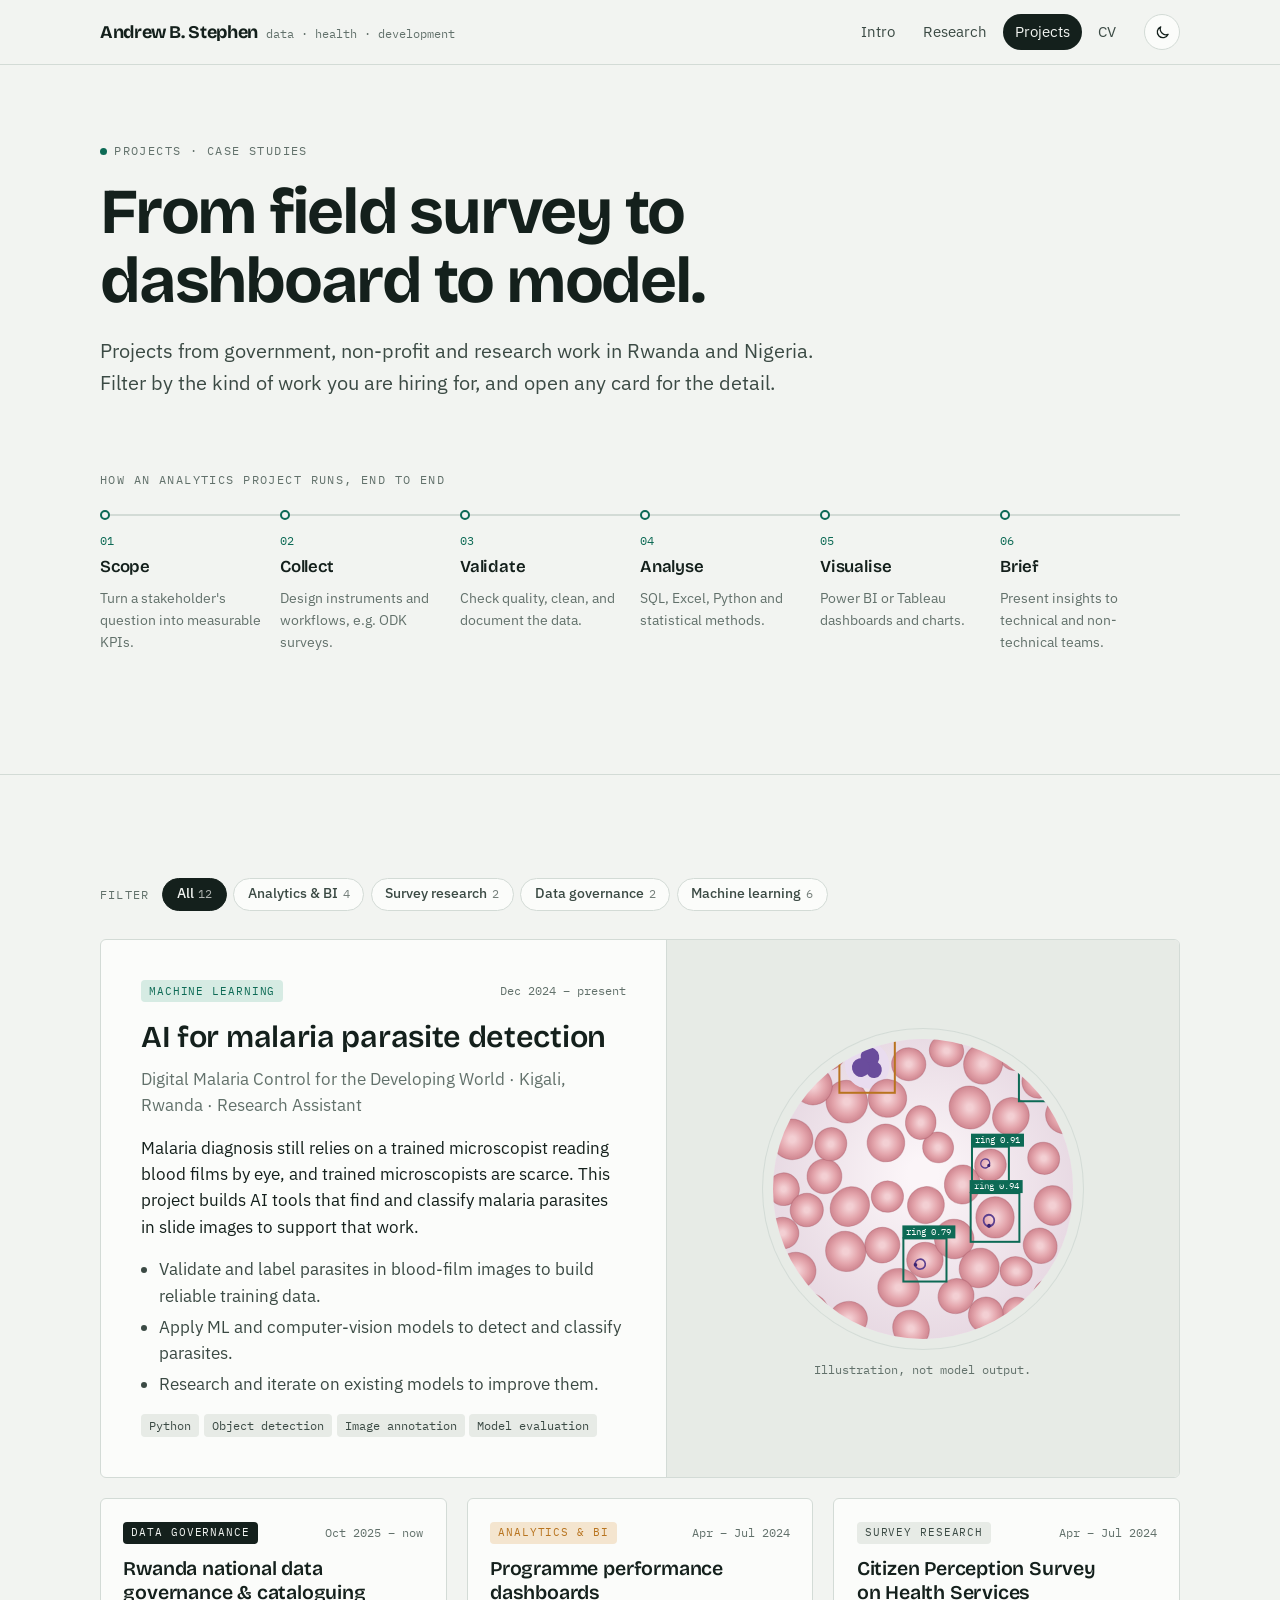
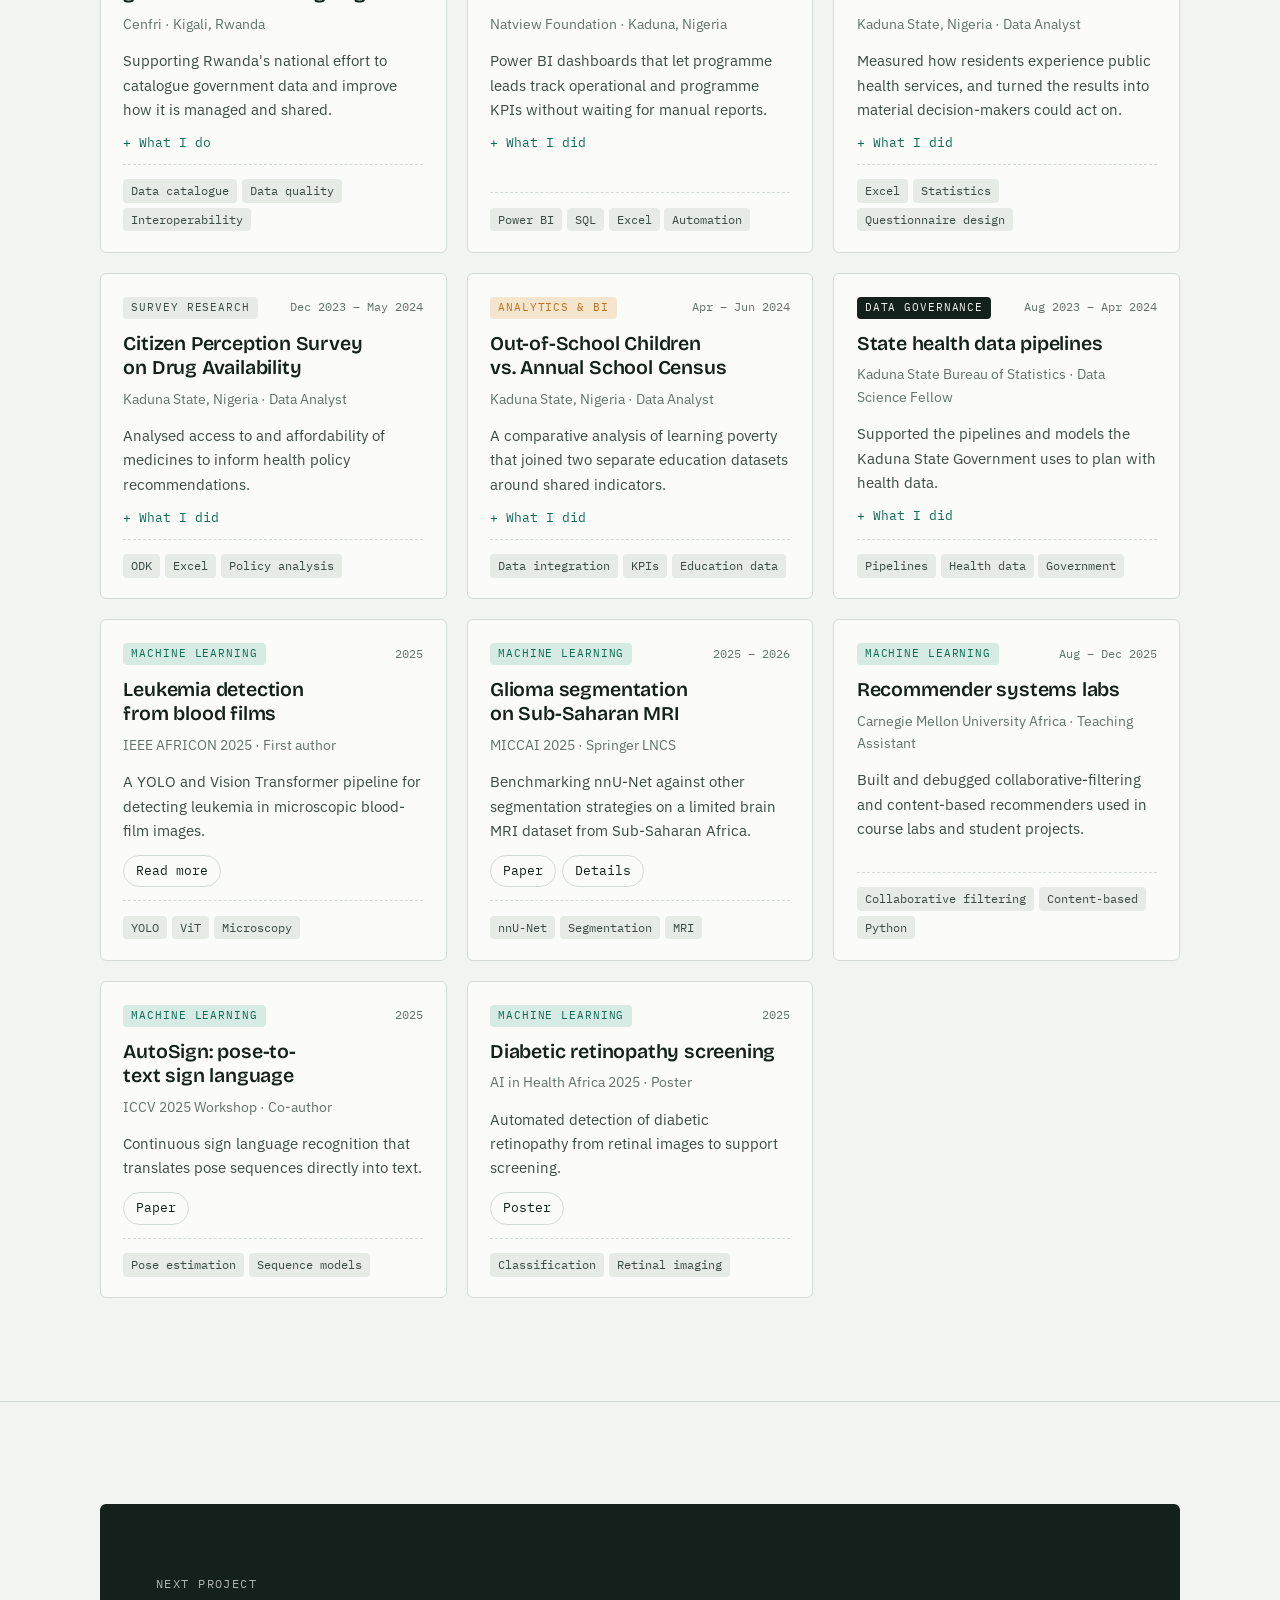
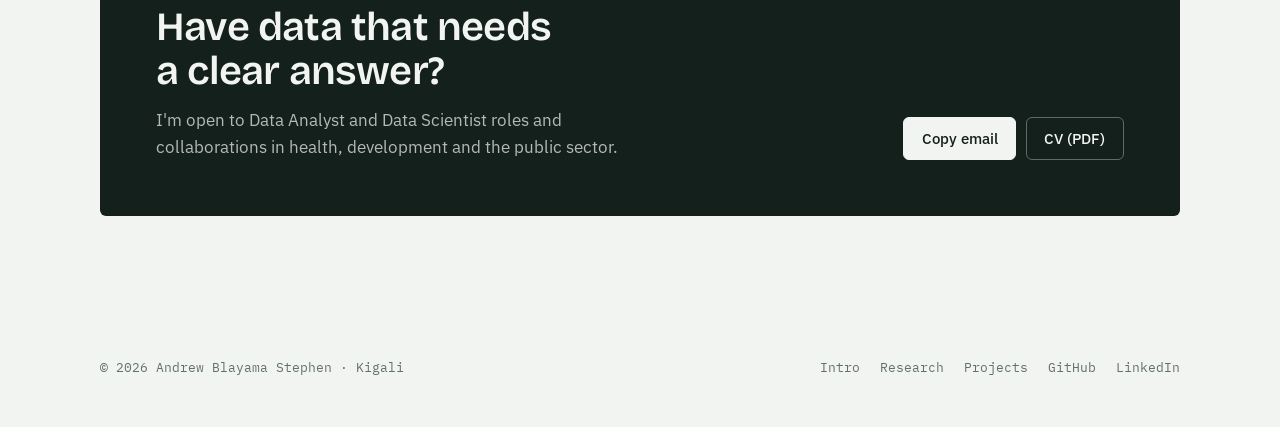
==== commit e7e2a753: "Speed up site: self-hosted fonts, smaller photo, deferred JS" ====
--- a/projects.html
+++ b/projects.html
@@ -7,9 +7,8 @@
 <meta name="description" content="Data analysis, BI dashboards, survey research, data governance and machine learning projects by Andrew Blayama Stephen.">
 <script>try{var t=localStorage.getItem("abs-theme");if(t)document.documentElement.setAttribute("data-theme",t)}catch(e){}</script>
 <link rel="icon" href="assets/favicon.svg" type="image/svg+xml">
-<link rel="preconnect" href="https://fonts.googleapis.com">
-<link rel="preconnect" href="https://fonts.gstatic.com" crossorigin>
-<link rel="stylesheet" href="https://fonts.googleapis.com/css2?family=Bricolage+Grotesque:opsz,wght@12..96,500;12..96,600;12..96,700&family=IBM+Plex+Mono:wght@400;500&family=IBM+Plex+Sans:ital,wght@0,400;0,500;0,600;1,400&display=swap">
+<link rel="preload" href="assets/fonts/plex-sans-400.woff2" as="font" type="font/woff2" crossorigin>
+<link rel="preload" href="assets/fonts/bricolage.woff2" as="font" type="font/woff2" crossorigin>
 <link rel="stylesheet" href="assets/css/style.css">
 </head>
 <body>
@@ -265,6 +264,6 @@
   </div>
 </footer>
 
-<script src="assets/js/main.js"></script>
+<script src="assets/js/main.js" defer></script>
 </body>
 </html>
--- a/assets/css/style.css
+++ b/assets/css/style.css
@@ -3,6 +3,12 @@
    Palette: slide-glass paper, field ink, jade (stain), ochre (signal)
    Type: Bricolage Grotesque (display) · IBM Plex Sans (body) · IBM Plex Mono (data)
    ========================================================== */
+
+@font-face { font-family: "Bricolage Grotesque"; src: url("../fonts/bricolage.woff2") format("woff2"); font-weight: 200 800; font-style: normal; font-display: swap; }
+@font-face { font-family: "IBM Plex Sans"; src: url("../fonts/plex-sans-400.woff2") format("woff2"); font-weight: 400; font-style: normal; font-display: swap; }
+@font-face { font-family: "IBM Plex Sans"; src: url("../fonts/plex-sans-500.woff2") format("woff2"); font-weight: 500; font-style: normal; font-display: swap; }
+@font-face { font-family: "IBM Plex Sans"; src: url("../fonts/plex-sans-600.woff2") format("woff2"); font-weight: 600 700; font-style: normal; font-display: swap; }
+@font-face { font-family: "IBM Plex Mono"; src: url("../fonts/plex-mono-400.woff2") format("woff2"); font-weight: 400 500; font-style: normal; font-display: swap; }
 
 :root {
   --paper: #f2f4f1;
@@ -100,9 +106,7 @@
 /* ---------- header ---------- */
 .site-header {
   position: sticky; top: env(safe-area-inset-top, 0px); z-index: 20;
-  background: color-mix(in srgb, var(--paper) 88%, transparent);
-  backdrop-filter: saturate(1.4) blur(10px);
-  -webkit-backdrop-filter: saturate(1.4) blur(10px);
+  background: var(--paper);
   border-bottom: 1px solid var(--line);
 }
 .site-header .wrap { display: flex; align-items: center; gap: 1rem; min-height: 64px; flex-wrap: wrap; padding-block: 8px; }
@@ -300,7 +304,7 @@
 .pub h3 { font-size: clamp(1.15rem, 1.8vw, 1.38rem); max-width: 48ch; }
 .pub .authors { margin-top: 0.6rem; color: var(--ink-2); font-size: 0.95rem; }
 .pub .authors b { color: var(--ink); font-weight: 600; text-decoration: underline; text-decoration-color: var(--jade); text-underline-offset: 3px; text-decoration-thickness: 2px; }
-.pub .venue { margin-top: 0.35rem; font-size: 0.92rem; color: var(--muted); font-style: italic; }
+.pub .venue { margin-top: 0.35rem; font-size: 0.92rem; color: var(--muted); }
 .pub .gist { margin-top: 0.9rem; color: var(--ink-2); max-width: 70ch; }
 .pub .links { display: flex; flex-wrap: wrap; gap: 0.5rem; margin-top: 1.1rem; }
 .chip-link {
@@ -383,3 +387,4 @@
   .rise.d1 { animation-delay: .06s; } .rise.d2 { animation-delay: .12s; } .rise.d3 { animation-delay: .18s; } .rise.d4 { animation-delay: .24s; }
   @keyframes rise { from { transform: translateY(10px); opacity: .001; } to { transform: none; opacity: 1; } }
 }
+.portrait picture { display: contents; }
